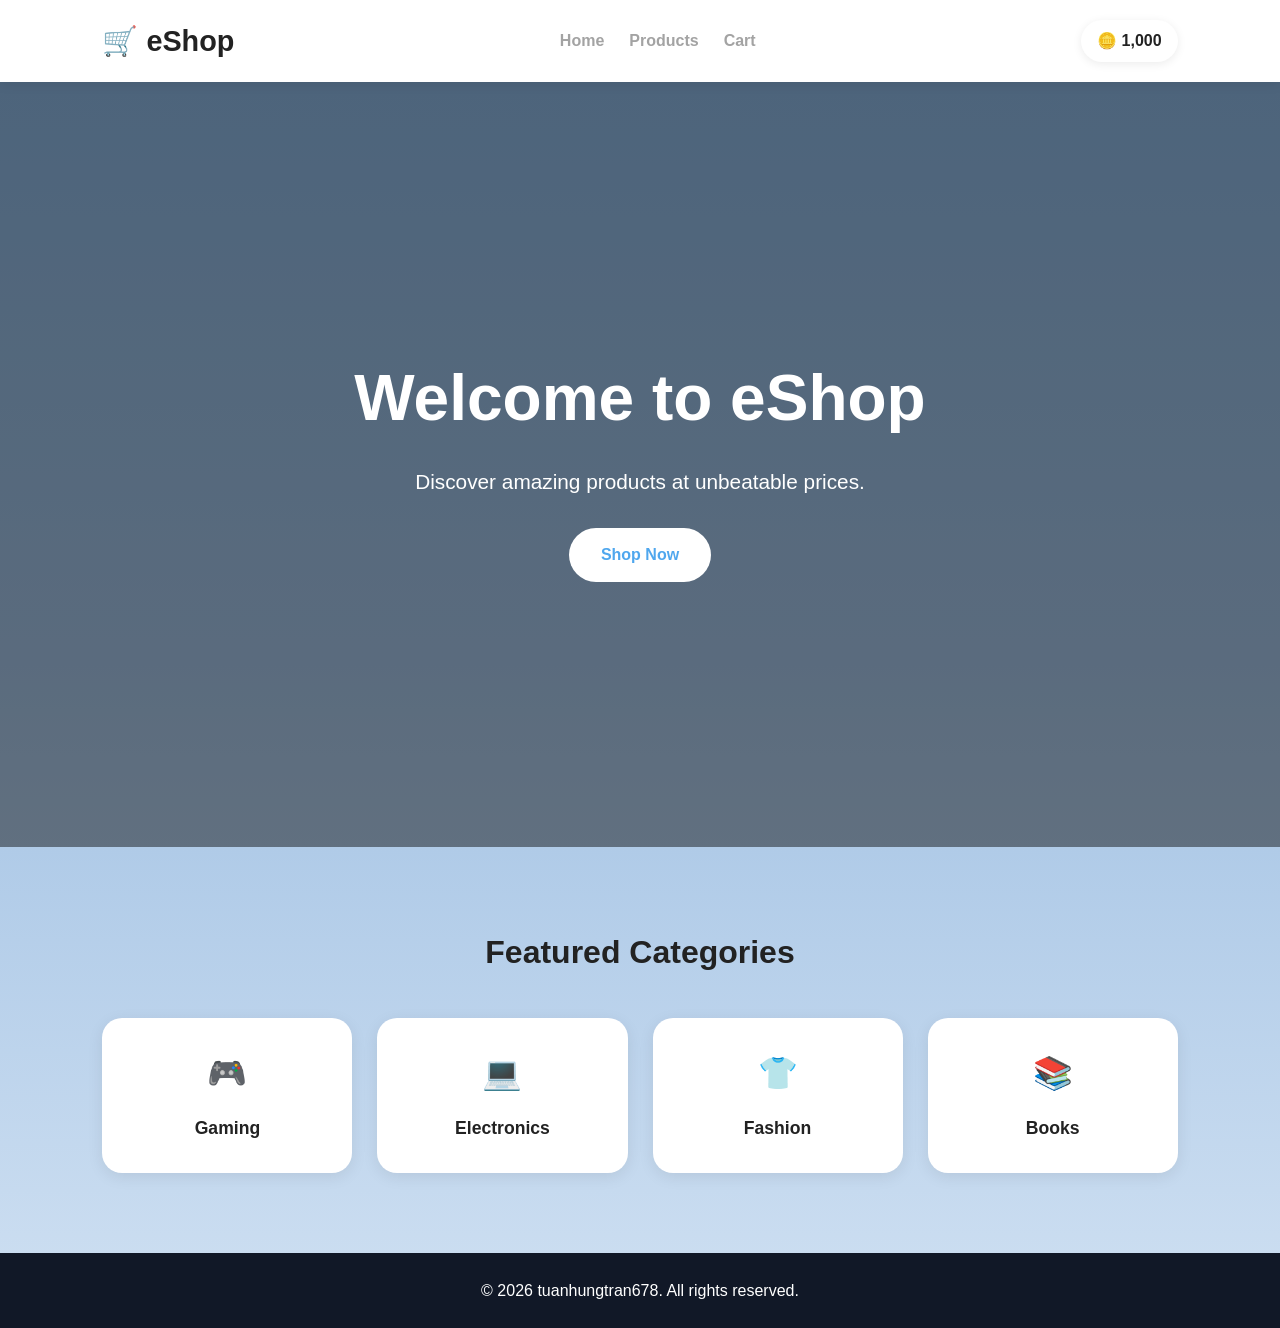
==== index.html @ 2d0ba7b7 "First commit" ====
<!DOCTYPE html>
<html lang="en">
<head>
    <meta charset="UTF-8">
    <meta name="viewport" content="width=device-width, initial-scale=1.0">

    <title>eShop - Your Online Store</title>

    <link rel="stylesheet" href="css/style.css">
</head>
<body>

    <!-- Header -->

    <header class="header">

        <div class="logo">
            🛒 eShop
        </div>

        <nav class="navbar">
            <a href="index.html">Home</a>
            <a href="products.html">Products</a>
            <a href="cart.html">Cart</a>
        </nav>

        <div class="coin-display">
            🪙 <span id="coinBalance">0</span>
        </div>
    </header>

    <!-- Hero -->

 <section class="hero">

    <div class="hero-overlay">

        <div class="hero-content">

            <h1>Welcome to eShop</h1>

            <p>
                Discover amazing products at unbeatable prices.
            </p>

            <a href="products.html" class="btn">
                Shop Now
            </a>

        </div>

    </div>

</section>

    </section>

    <!-- Categories -->

    <section class="categories">

        <h2>Featured Categories</h2>

        <div class="category-grid">

            <div class="category-card">
                🎮
                <h3>Gaming</h3>
            </div>

            <div class="category-card">
                💻
                <h3>Electronics</h3>
            </div>

            <div class="category-card">
                👕
                <h3>Fashion</h3>
            </div>

            <div class="category-card">
                📚
                <h3>Books</h3>
            </div>

        </div>

    </section>
    <!-- Footer -->

    <footer>

        <p>
            © 2026 tuanhungtran678. All rights reserved.
        </p>

    </footer>

    <script src="js/app.js"></script>
    <script src="js/coin.js"></script>
</body>
</html>
---- css/style.css ----
/* ========= Reset ========= */

* {
    margin: 0;
    padding: 0;
    box-sizing: border-box;
}

body {
    font-family: "Segoe UI", Arial, sans-serif;

    background:
        linear-gradient(
            180deg,
            #88b4e0,
            #a4c3e4,
            #cfe0f2
        );

    color: #222;
    line-height: 1.6;
}

/* ========= Header ========= */

.header {
    display: flex;
    justify-content: space-between;
    align-items: center;

    padding: 18px 8%;

    background: white;
    box-shadow: 0 2px 12px rgba(0,0,0,.08);

    position: sticky;
    top: 0;
    z-index: 100;
}

.logo {
    font-size: 1.8rem;
    font-weight: 700;
}

.navbar {
    display: flex;
    gap: 25px;
}

.navbar a {
    text-decoration: none;
    color: #a3a3a3;
    font-weight: 600;

    transition: .3s;
}

.navbar a:hover {
    color: #2563eb;
}

/* ========= Hero ========= */

.hero {
    min-height: 85vh;

    background:
        url("../assets/images/banner.png")
        center center / cover no-repeat;

    display: flex;
    align-items: center;
    justify-content: center;
}

.hero-overlay {
    width: 100%;
    min-height: 85vh;

    background: rgba(0, 0, 0, .45);

    display: flex;
    align-items: center;
    justify-content: center;

    text-align: center;
}

.hero-content {
    color: white;
    max-width: 700px;
    padding: 20px;
}

.hero-content h1 {
    font-size: 4rem;
    margin-bottom: 15px;
}

.hero-content p {
    font-size: 1.3rem;
    margin-bottom: 30px;
}

.btn {
    display: inline-block;

    background: white;
    color: #4fa7ee;

    text-decoration: none;
    font-weight: 700;

    padding: 14px 32px;
    border-radius: 999px;

    transition: .3s;
}

.btn:hover {
    transform: translateY(-3px);
    box-shadow: 0 8px 20px rgba(0,0,0,.25);
}

.btn:hover {
    transform: translateY(-3px);
}

/* ========= Categories ========= */

.categories {
    padding: 80px 8%;
}

.categories h2 {
    text-align: center;
    margin-bottom: 40px;
    font-size: 2rem;
}

.category-grid {
    display: grid;

    grid-template-columns:
        repeat(auto-fit, minmax(220px, 1fr));

    gap: 25px;
}

.category-card {
    background: white;

    padding: 30px;

    text-align: center;

    border-radius: 20px;

    font-size: 2rem;

    box-shadow: 0 4px 16px rgba(0,0,0,.08);

    transition: .3s;
}

.category-card h3 {
    margin-top: 15px;
    font-size: 1.1rem;
}

.category-card:hover {
    transform: translateY(-8px);
}

/* ========= Footer ========= */

footer {
    background: #111827;
    color: white;

    text-align: center;

    padding: 25px;
}

/* ========= Products ========= */

.products-page {
    padding: 50px 8%;
}

.products-page h1 {
    text-align: center;
    margin-bottom: 20px;
}

#searchInput {
    width: 100%;
    max-width: 500px;

    display: block;
    margin: 0 auto 40px;

    padding: 14px;

    border: none;
    border-radius: 12px;

    font-size: 1rem;
}

.products-grid {
    display: grid;

    grid-template-columns:
        repeat(auto-fit, minmax(250px, 1fr));

    gap: 25px;
}

.product-card {
    background: white;

    border-radius: 20px;

    overflow: hidden;

    box-shadow:
        0 4px 15px rgba(0,0,0,.08);

    transition: .3s;
}

.product-card:hover {
    transform: translateY(-6px);
}

.product-card img {
    width: 100%;
    height: 220px;

    object-fit: cover;
}

.product-info {
    padding: 20px;
}

.product-info h3 {
    margin-bottom: 10px;
}

.product-price {
    color: #4fa7ee;
    font-weight: bold;

    margin-bottom: 15px;
}

.add-cart-btn {
    width: 100%;

    border: none;

    background: #4fa7ee;
    color: white;

    padding: 12px;

    border-radius: 12px;

    cursor: pointer;
}

/* ========= Cart ========= */

.cart-page {
    padding: 50px 8%;
}

.cart-page h1 {
    text-align: center;
    margin-bottom: 30px;
}

.cart-item {
    background: white;

    padding: 20px;
    margin-bottom: 15px;

    border-radius: 16px;

    display: flex;
    justify-content: space-between;
    align-items: center;

    box-shadow: 0 4px 12px rgba(0,0,0,.08);
}

.cart-summary {
    background: white;

    margin-top: 30px;
    padding: 25px;

    border-radius: 20px;

    text-align: center;

    box-shadow: 0 4px 12px rgba(0,0,0,.08);
}

.checkout-btn {
    margin-top: 15px;

    border: none;

    background: #4fa7ee;
    color: white;

    padding: 14px 30px;

    border-radius: 12px;

    cursor: pointer;
}

.coin-display {
    background: white;

    padding: 8px 16px;

    border-radius: 999px;

    font-weight: 700;

    box-shadow:
        0 2px 10px rgba(0,0,0,.08);
}

/* ========= Rewards ========= */

.rewards-page {
    text-align: center;
    padding: 80px 20px;
}

.reward-btn {
    margin-top: 20px;

    border: none;

    background: #4fa7ee;
    color: white;

    padding: 16px 32px;

    border-radius: 12px;

    font-size: 1rem;
    font-weight: bold;

    cursor: pointer;
}

.reward-btn:hover {
    transform: translateY(-2px);
}

#rewardStatus {
    margin-top: 20px;
    font-weight: bold;
}
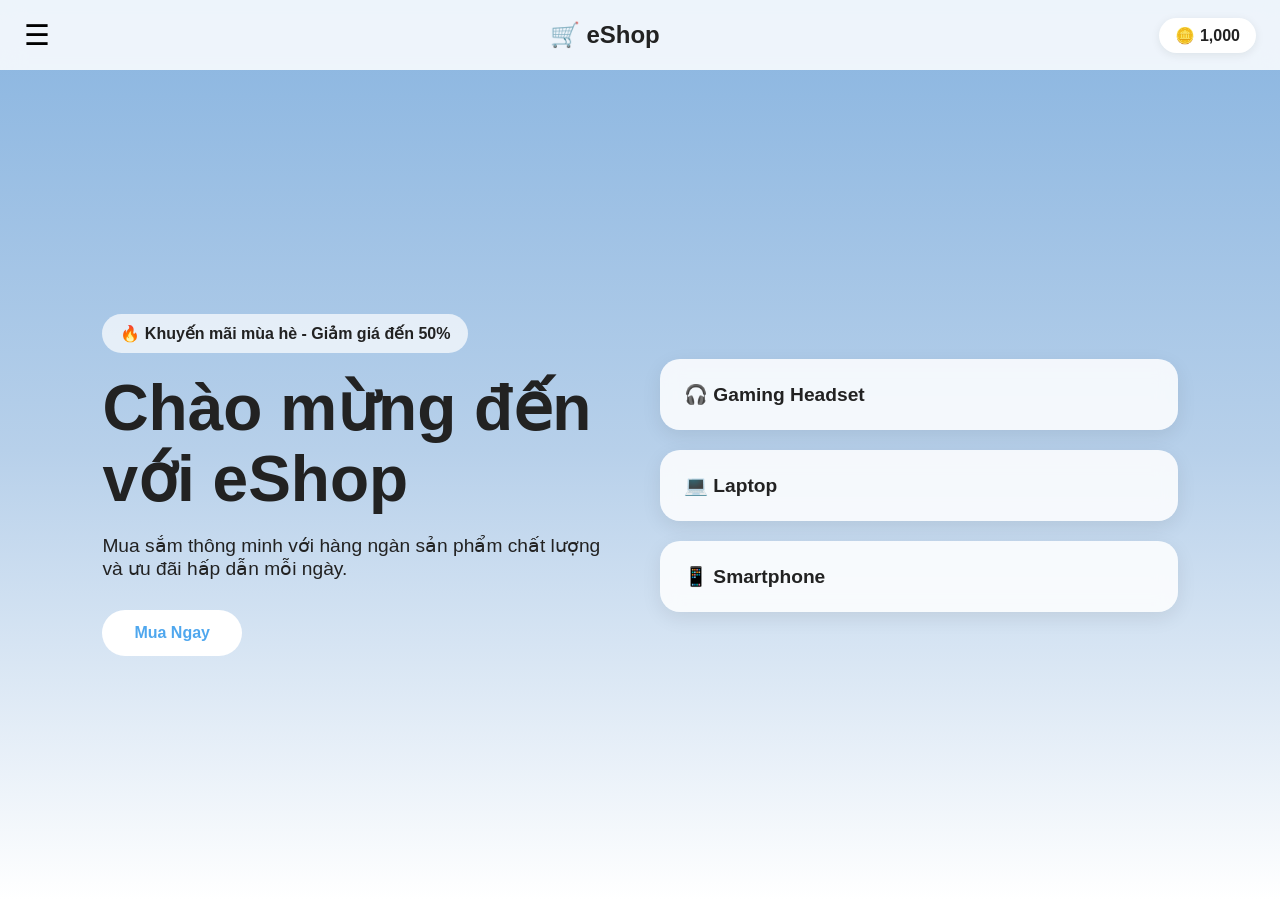
==== commit e0dcd41f: "#" ====
--- a/index.html
+++ b/index.html
@@ -1,102 +1,115 @@
 <!DOCTYPE html>
-<html lang="en">
+<html lang="vi">
 <head>
     <meta charset="UTF-8">
     <meta name="viewport" content="width=device-width, initial-scale=1.0">
-
-    <title>eShop - Your Online Store</title>
+    <title>eShop</title>
 
     <link rel="stylesheet" href="css/style.css">
 </head>
 <body>
 
+    <!-- Sidebar -->
+
+    <aside id="sidebar" class="sidebar">
+
+        <div class="sidebar-header">
+
+            <h2>🛒 eShop</h2>
+
+            <button id="closeSidebar">
+                ✖
+            </button>
+
+        </div>
+
+        <nav>
+
+            <a href="index.html">
+                🏠 Trang chủ
+            </a>
+
+            <a href="products.html">
+                🛍 Sản phẩm
+            </a>
+
+            <a href="cart.html">
+                🛒 Giỏ hàng
+            </a>
+
+            <a href="rewards.html">
+                🎁 Phần thưởng
+            </a>
+
+        </nav>
+
+    </aside>
+
+    <div id="overlay" class="overlay"></div>
+
     <!-- Header -->
 
     <header class="header">
+
+        <button id="menuBtn" class="menu-btn">
+            ☰
+        </button>
 
         <div class="logo">
             🛒 eShop
         </div>
 
-        <nav class="navbar">
-            <a href="index.html">Home</a>
-            <a href="products.html">Products</a>
-            <a href="cart.html">Cart</a>
-        </nav>
-
         <div class="coin-display">
             🪙 <span id="coinBalance">0</span>
         </div>
+
     </header>
 
     <!-- Hero -->
 
- <section class="hero">
+    <section class="hero">
 
-    <div class="hero-overlay">
+        <div class="hero-left">
 
-        <div class="hero-content">
+            <p class="hero-badge">
+                🔥 Khuyến mãi mùa hè - Giảm giá đến 50%
+            </p>
 
-            <h1>Welcome to eShop</h1>
+            <h1>
+                Chào mừng đến với eShop
+            </h1>
 
-            <p>
-                Discover amazing products at unbeatable prices.
+            <p class="hero-description">
+                Mua sắm thông minh với hàng ngàn sản phẩm
+                chất lượng và ưu đãi hấp dẫn mỗi ngày.
             </p>
 
             <a href="products.html" class="btn">
-                Shop Now
+                Mua Ngay
             </a>
 
         </div>
 
-    </div>
+        <div class="hero-right">
 
-</section>
-
-    </section>
-
-    <!-- Categories -->
-
-    <section class="categories">
-
-        <h2>Featured Categories</h2>
-
-        <div class="category-grid">
-
-            <div class="category-card">
-                🎮
-                <h3>Gaming</h3>
+            <div class="product-preview">
+                🎧 Gaming Headset
             </div>
 
-            <div class="category-card">
-                💻
-                <h3>Electronics</h3>
+            <div class="product-preview">
+                💻 Laptop
             </div>
 
-            <div class="category-card">
-                👕
-                <h3>Fashion</h3>
-            </div>
-
-            <div class="category-card">
-                📚
-                <h3>Books</h3>
+            <div class="product-preview">
+                📱 Smartphone
             </div>
 
         </div>
 
     </section>
-    <!-- Footer -->
-
-    <footer>
-
-        <p>
-            © 2026 tuanhungtran678. All rights reserved.
-        </p>
-
-    </footer>
 
     <script src="js/app.js"></script>
     <script src="js/coin.js"></script>
+
 </body>
 </html>
--- a/css/style.css
+++ b/css/style.css
@@ -1,4 +1,6 @@
-/* ========= Reset ========= */
+/* =========================
+   Reset
+========================= */
 
 * {
     margin: 0;
@@ -7,369 +9,294 @@
 }
 
 body {
-    font-family: "Segoe UI", Arial, sans-serif;
+    font-family: "Segoe UI", sans-serif;
 
     background:
         linear-gradient(
             180deg,
-            #88b4e0,
-            #a4c3e4,
-            #cfe0f2
+            #88b4e0 0%,
+            #b7d0ea 50%,
+            #ffffff 100%
         );
 
     color: #222;
-    line-height: 1.6;
-}
-
-/* ========= Header ========= */
+}
+
+/* =========================
+   Header
+========================= */
 
 .header {
+    height: 70px;
+
+    display: flex;
+    align-items: center;
+    justify-content: space-between;
+
+    padding: 0 24px;
+
+    background: rgba(255,255,255,.85);
+
+    backdrop-filter: blur(12px);
+
+    position: sticky;
+    top: 0;
+
+    z-index: 100;
+}
+
+.logo {
+    font-size: 1.5rem;
+    font-weight: 700;
+}
+
+.menu-btn {
+    border: none;
+    background: transparent;
+
+    font-size: 1.8rem;
+    cursor: pointer;
+}
+
+.coin-display {
+    background: white;
+
+    padding: 8px 16px;
+
+    border-radius: 999px;
+
+    font-weight: bold;
+
+    box-shadow:
+        0 2px 10px rgba(0,0,0,.08);
+}
+
+/* =========================
+   Sidebar
+========================= */
+
+.sidebar {
+
+    position: fixed;
+
+    top: 0;
+    left: -280px;
+
+    width: 280px;
+    height: 100vh;
+
+    background: white;
+
+    z-index: 1000;
+
+    transition: .3s;
+}
+
+.sidebar.active {
+    left: 0;
+}
+
+.sidebar-header {
+
     display: flex;
     justify-content: space-between;
     align-items: center;
 
-    padding: 18px 8%;
+    padding: 20px;
+
+    border-bottom:
+        1px solid #eee;
+}
+
+.sidebar-header button {
+
+    border: none;
+    background: none;
+
+    font-size: 1.3rem;
+    cursor: pointer;
+}
+
+.sidebar nav {
+    display: flex;
+    flex-direction: column;
+}
+
+.sidebar nav a {
+
+    padding: 16px 20px;
+
+    color: #222;
+    text-decoration: none;
+
+    transition: .2s;
+}
+
+.sidebar nav a:hover {
+    background: #f5f8fc;
+}
+
+.overlay {
+
+    position: fixed;
+
+    inset: 0;
+
+    background: rgba(0,0,0,.4);
+
+    opacity: 0;
+    visibility: hidden;
+
+    transition: .3s;
+
+    z-index: 999;
+}
+
+.overlay.active {
+    opacity: 1;
+    visibility: visible;
+}
+
+/* =========================
+   Hero
+========================= */
+
+.hero {
+
+    min-height: calc(100vh - 70px);
+
+    display: flex;
+    align-items: center;
+    justify-content: space-between;
+
+    gap: 40px;
+
+    padding: 60px 8%;
+}
+
+.hero-left {
+    flex: 1;
+}
+
+.hero-right {
+    flex: 1;
+
+    display: flex;
+    flex-direction: column;
+
+    gap: 20px;
+}
+
+.hero-badge {
+
+    display: inline-block;
+
+    padding: 10px 18px;
+
+    border-radius: 999px;
+
+    background: rgba(255,255,255,.7);
+
+    margin-bottom: 20px;
+
+    font-weight: 600;
+}
+
+.hero h1 {
+
+    font-size: 4rem;
+
+    line-height: 1.1;
+
+    margin-bottom: 20px;
+}
+
+.hero-description {
+
+    font-size: 1.2rem;
+
+    margin-bottom: 30px;
+
+    max-width: 600px;
+}
+
+.btn {
+
+    display: inline-block;
+
+    padding: 14px 32px;
+
+    border-radius: 999px;
 
     background: white;
-    box-shadow: 0 2px 12px rgba(0,0,0,.08);
-
-    position: sticky;
-    top: 0;
-    z-index: 100;
-}
-
-.logo {
-    font-size: 1.8rem;
+
+    color: #4fa7ee;
+
+    text-decoration: none;
+
     font-weight: 700;
-}
-
-.navbar {
-    display: flex;
-    gap: 25px;
-}
-
-.navbar a {
-    text-decoration: none;
-    color: #a3a3a3;
+
+    transition: .3s;
+}
+
+.btn:hover {
+
+    transform: translateY(-3px);
+
+    box-shadow:
+        0 8px 20px rgba(79,167,238,.3);
+}
+
+.product-preview {
+
+    background: rgba(255,255,255,.85);
+
+    backdrop-filter: blur(10px);
+
+    padding: 24px;
+
+    border-radius: 20px;
+
+    font-size: 1.2rem;
     font-weight: 600;
 
+    box-shadow:
+        0 6px 20px rgba(0,0,0,.08);
+
     transition: .3s;
 }
 
-.navbar a:hover {
-    color: #2563eb;
-}
-
-/* ========= Hero ========= */
-
-.hero {
-    min-height: 85vh;
-
-    background:
-        url("../assets/images/banner.png")
-        center center / cover no-repeat;
-
-    display: flex;
-    align-items: center;
-    justify-content: center;
-}
-
-.hero-overlay {
-    width: 100%;
-    min-height: 85vh;
-
-    background: rgba(0, 0, 0, .45);
-
-    display: flex;
-    align-items: center;
-    justify-content: center;
-
-    text-align: center;
-}
-
-.hero-content {
-    color: white;
-    max-width: 700px;
-    padding: 20px;
-}
-
-.hero-content h1 {
-    font-size: 4rem;
-    margin-bottom: 15px;
-}
-
-.hero-content p {
-    font-size: 1.3rem;
-    margin-bottom: 30px;
-}
-
-.btn {
-    display: inline-block;
-
-    background: white;
-    color: #4fa7ee;
-
-    text-decoration: none;
-    font-weight: 700;
-
-    padding: 14px 32px;
-    border-radius: 999px;
-
-    transition: .3s;
-}
-
-.btn:hover {
-    transform: translateY(-3px);
-    box-shadow: 0 8px 20px rgba(0,0,0,.25);
-}
-
-.btn:hover {
-    transform: translateY(-3px);
-}
-
-/* ========= Categories ========= */
-
-.categories {
-    padding: 80px 8%;
-}
-
-.categories h2 {
-    text-align: center;
-    margin-bottom: 40px;
-    font-size: 2rem;
-}
-
-.category-grid {
-    display: grid;
-
-    grid-template-columns:
-        repeat(auto-fit, minmax(220px, 1fr));
-
-    gap: 25px;
-}
-
-.category-card {
-    background: white;
-
-    padding: 30px;
-
-    text-align: center;
-
-    border-radius: 20px;
-
-    font-size: 2rem;
-
-    box-shadow: 0 4px 16px rgba(0,0,0,.08);
-
-    transition: .3s;
-}
-
-.category-card h3 {
-    margin-top: 15px;
-    font-size: 1.1rem;
-}
-
-.category-card:hover {
-    transform: translateY(-8px);
-}
-
-/* ========= Footer ========= */
-
-footer {
-    background: #111827;
-    color: white;
-
-    text-align: center;
-
-    padding: 25px;
-}
-
-/* ========= Products ========= */
-
-.products-page {
-    padding: 50px 8%;
-}
-
-.products-page h1 {
-    text-align: center;
-    margin-bottom: 20px;
-}
-
-#searchInput {
-    width: 100%;
-    max-width: 500px;
-
-    display: block;
-    margin: 0 auto 40px;
-
-    padding: 14px;
-
-    border: none;
-    border-radius: 12px;
-
-    font-size: 1rem;
-}
-
-.products-grid {
-    display: grid;
-
-    grid-template-columns:
-        repeat(auto-fit, minmax(250px, 1fr));
-
-    gap: 25px;
-}
-
-.product-card {
-    background: white;
-
-    border-radius: 20px;
-
-    overflow: hidden;
-
-    box-shadow:
-        0 4px 15px rgba(0,0,0,.08);
-
-    transition: .3s;
-}
-
-.product-card:hover {
-    transform: translateY(-6px);
-}
-
-.product-card img {
-    width: 100%;
-    height: 220px;
-
-    object-fit: cover;
-}
-
-.product-info {
-    padding: 20px;
-}
-
-.product-info h3 {
-    margin-bottom: 10px;
-}
-
-.product-price {
-    color: #4fa7ee;
-    font-weight: bold;
-
-    margin-bottom: 15px;
-}
-
-.add-cart-btn {
-    width: 100%;
-
-    border: none;
-
-    background: #4fa7ee;
-    color: white;
-
-    padding: 12px;
-
-    border-radius: 12px;
-
-    cursor: pointer;
-}
-
-/* ========= Cart ========= */
-
-.cart-page {
-    padding: 50px 8%;
-}
-
-.cart-page h1 {
-    text-align: center;
-    margin-bottom: 30px;
-}
-
-.cart-item {
-    background: white;
-
-    padding: 20px;
-    margin-bottom: 15px;
-
-    border-radius: 16px;
-
-    display: flex;
-    justify-content: space-between;
-    align-items: center;
-
-    box-shadow: 0 4px 12px rgba(0,0,0,.08);
-}
-
-.cart-summary {
-    background: white;
-
-    margin-top: 30px;
-    padding: 25px;
-
-    border-radius: 20px;
-
-    text-align: center;
-
-    box-shadow: 0 4px 12px rgba(0,0,0,.08);
-}
-
-.checkout-btn {
-    margin-top: 15px;
-
-    border: none;
-
-    background: #4fa7ee;
-    color: white;
-
-    padding: 14px 30px;
-
-    border-radius: 12px;
-
-    cursor: pointer;
-}
-
-.coin-display {
-    background: white;
-
-    padding: 8px 16px;
-
-    border-radius: 999px;
-
-    font-weight: 700;
-
-    box-shadow:
-        0 2px 10px rgba(0,0,0,.08);
-}
-
-/* ========= Rewards ========= */
-
-.rewards-page {
-    text-align: center;
-    padding: 80px 20px;
-}
-
-.reward-btn {
-    margin-top: 20px;
-
-    border: none;
-
-    background: #4fa7ee;
-    color: white;
-
-    padding: 16px 32px;
-
-    border-radius: 12px;
-
-    font-size: 1rem;
-    font-weight: bold;
-
-    cursor: pointer;
-}
-
-.reward-btn:hover {
-    transform: translateY(-2px);
-}
-
-#rewardStatus {
-    margin-top: 20px;
-    font-weight: bold;
+.product-preview:hover {
+
+    transform:
+        translateY(-5px);
+}
+
+/* =========================
+   Mobile
+========================= */
+
+@media (max-width: 900px) {
+
+    .hero {
+
+        flex-direction: column;
+
+        text-align: center;
+
+        padding-top: 40px;
+    }
+
+    .hero h1 {
+        font-size: 2.8rem;
+    }
+
+    .hero-description {
+        margin-left: auto;
+        margin-right: auto;
+    }
+
+    .hero-right {
+        width: 100%;
+    }
 }
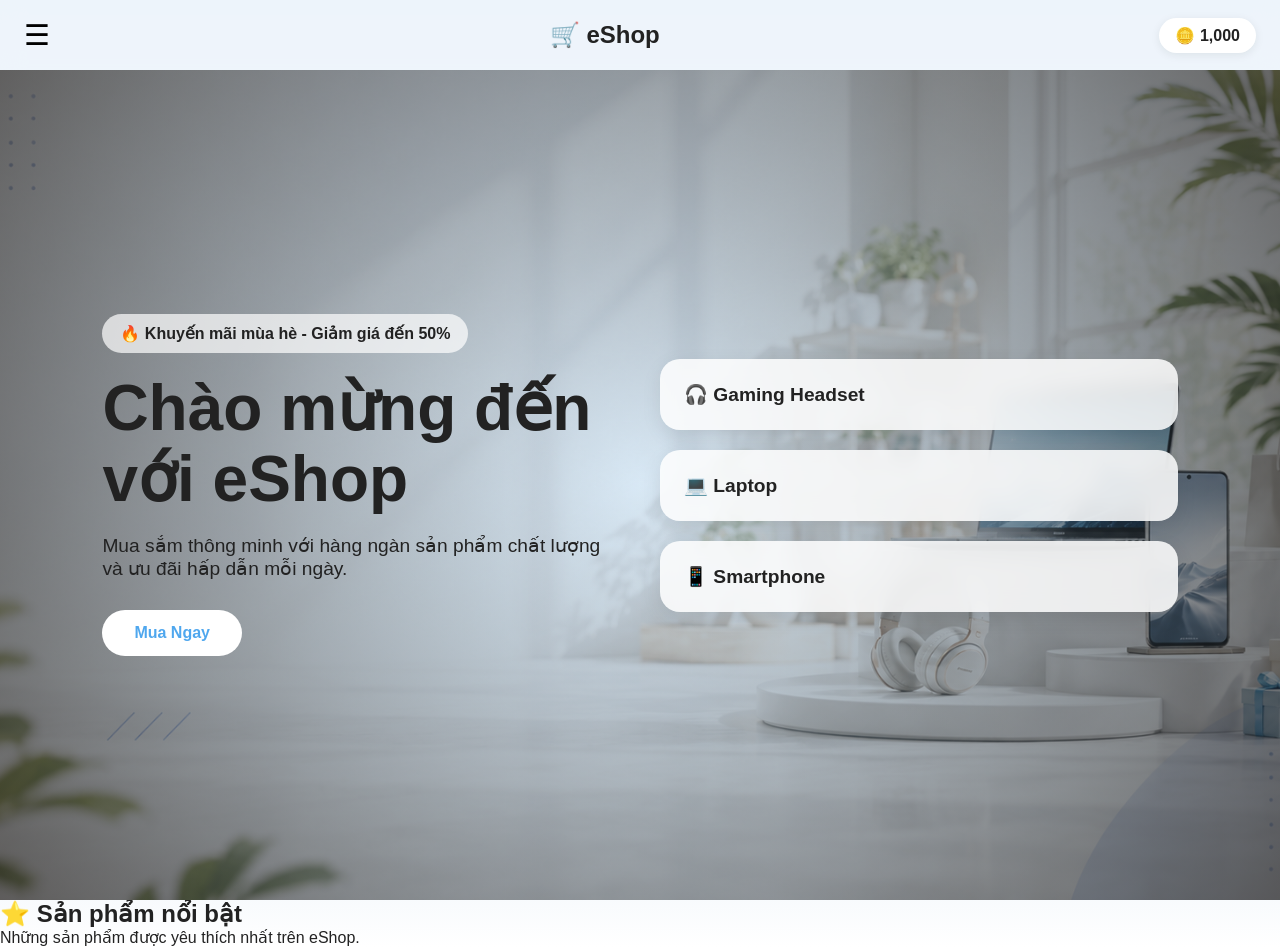
==== commit 3f4a4d5d: "Update" ====
--- a/index.html
+++ b/index.html
@@ -1,23 +1,38 @@
 <!DOCTYPE html>
 <html lang="vi">
+
 <head>
+
     <meta charset="UTF-8">
-    <meta name="viewport" content="width=device-width, initial-scale=1.0">
+
+    <meta
+        name="viewport"
+        content="width=device-width, initial-scale=1.0">
+
     <title>eShop</title>
 
-    <link rel="stylesheet" href="css/style.css">
+    <link
+        rel="stylesheet"
+        href="css/style.css">
+
 </head>
-<body>
+
+<body class="light">
 
     <!-- Sidebar -->
 
-    <aside id="sidebar" class="sidebar">
+    <aside
+        id="sidebar"
+        class="sidebar">
 
         <div class="sidebar-header">
 
-            <h2>🛒 eShop</h2>
+            <h2>
+                🛒 eShop
+            </h2>
 
-            <button id="closeSidebar">
+            <button
+                id="closeSidebar">
                 ✖
             </button>
 
@@ -45,22 +60,36 @@
 
     </aside>
 
-    <div id="overlay" class="overlay"></div>
+    <div
+        id="overlay"
+        class="overlay">
+    </div>
 
     <!-- Header -->
 
     <header class="header">
 
-        <button id="menuBtn" class="menu-btn">
+        <button
+            id="menuBtn"
+            class="menu-btn">
+
             ☰
+
         </button>
 
         <div class="logo">
+
             🛒 eShop
+
         </div>
 
         <div class="coin-display">
-            🪙 <span id="coinBalance">0</span>
+
+            🪙
+            <span id="coinBalance">
+                0
+            </span>
+
         </div>
 
     </header>
@@ -72,20 +101,32 @@
         <div class="hero-left">
 
             <p class="hero-badge">
-                🔥 Khuyến mãi mùa hè - Giảm giá đến 50%
+
+                🔥 Khuyến mãi mùa hè
+                - Giảm giá đến 50%
+
             </p>
 
             <h1>
+
                 Chào mừng đến với eShop
+
             </h1>
 
             <p class="hero-description">
-                Mua sắm thông minh với hàng ngàn sản phẩm
-                chất lượng và ưu đãi hấp dẫn mỗi ngày.
+
+                Mua sắm thông minh với
+                hàng ngàn sản phẩm chất lượng
+                và ưu đãi hấp dẫn mỗi ngày.
+
             </p>
 
-            <a href="products.html" class="btn">
+            <a
+                href="products.html"
+                class="btn">
+
                 Mua Ngay
+
             </a>
 
         </div>
@@ -93,18 +134,43 @@
         <div class="hero-right">
 
             <div class="product-preview">
+
                 🎧 Gaming Headset
+
             </div>
 
             <div class="product-preview">
+
                 💻 Laptop
+
             </div>
 
             <div class="product-preview">
+
                 📱 Smartphone
+
             </div>
 
         </div>
+
+    </section>
+
+    <!-- Featured Products -->
+
+    <section class="featured">
+
+        <h2>
+
+            ⭐ Sản phẩm nổi bật
+
+        </h2>
+
+        <p>
+
+            Những sản phẩm được yêu thích nhất
+            trên eShop.
+
+        </p>
 
     </section>
 
@@ -112,4 +178,5 @@
     <script src="js/coin.js"></script>
 
 </body>
+
 </html>
--- a/css/style.css
+++ b/css/style.css
@@ -162,8 +162,20 @@
 ========================= */
 
 .hero {
-
     min-height: calc(100vh - 70px);
+
+    background:
+        linear-gradient(
+            rgba(0,0,0,.55),
+            rgba(0,0,0,.55)
+        ),
+        url("../assets/images/hero-light.png");
+
+    background-size: cover;
+
+    background-position: center;
+
+    background-repeat: no-repeat;
 
     display: flex;
     align-items: center;
@@ -220,6 +232,32 @@
     max-width: 600px;
 }
 
+.hero::before {
+    content: "";
+
+    position: absolute;
+
+    inset: 0;
+
+    background:
+        radial-gradient(
+            circle at center,
+            rgba(79,167,238,.2),
+            rgba(0,0,0,.6)
+        );
+
+    z-index: 0;
+}
+
+.hero {
+    position: relative;
+    overflow: hidden;
+}
+.hero-left, .hero-right {
+    position: relative;
+    z-index: 1;
+}
+
 .btn {
 
     display: inline-block;
@@ -280,23 +318,35 @@
 
     .hero {
 
-        flex-direction: column;
+        background-size: cover;
+
+        background-position: center;
+
+        padding: 40px 20px;
 
         text-align: center;
 
-        padding-top: 40px;
     }
 
-    .hero h1 {
-        font-size: 2.8rem;
+    .hero-right {
+        display: none;
     }
-
-    .hero-description {
-        margin-left: auto;
-        margin-right: auto;
-    }
-
-    .hero-right {
-        width: 100%;
-    }
+}
+
+body.light .hero {
+    background-image:
+        linear-gradient(
+            rgba(255,255,255,.15),
+            rgba(255,255,255,.15)
+        ),
+        url("../assets/images/hero-light.png");
+}
+
+body.dark .hero {
+    background-image:
+        linear-gradient(
+            rgba(0,0,0,.55),
+            rgba(0,0,0,.55)
+        ),
+        url("../assets/images/hero-dark.png");
 }
